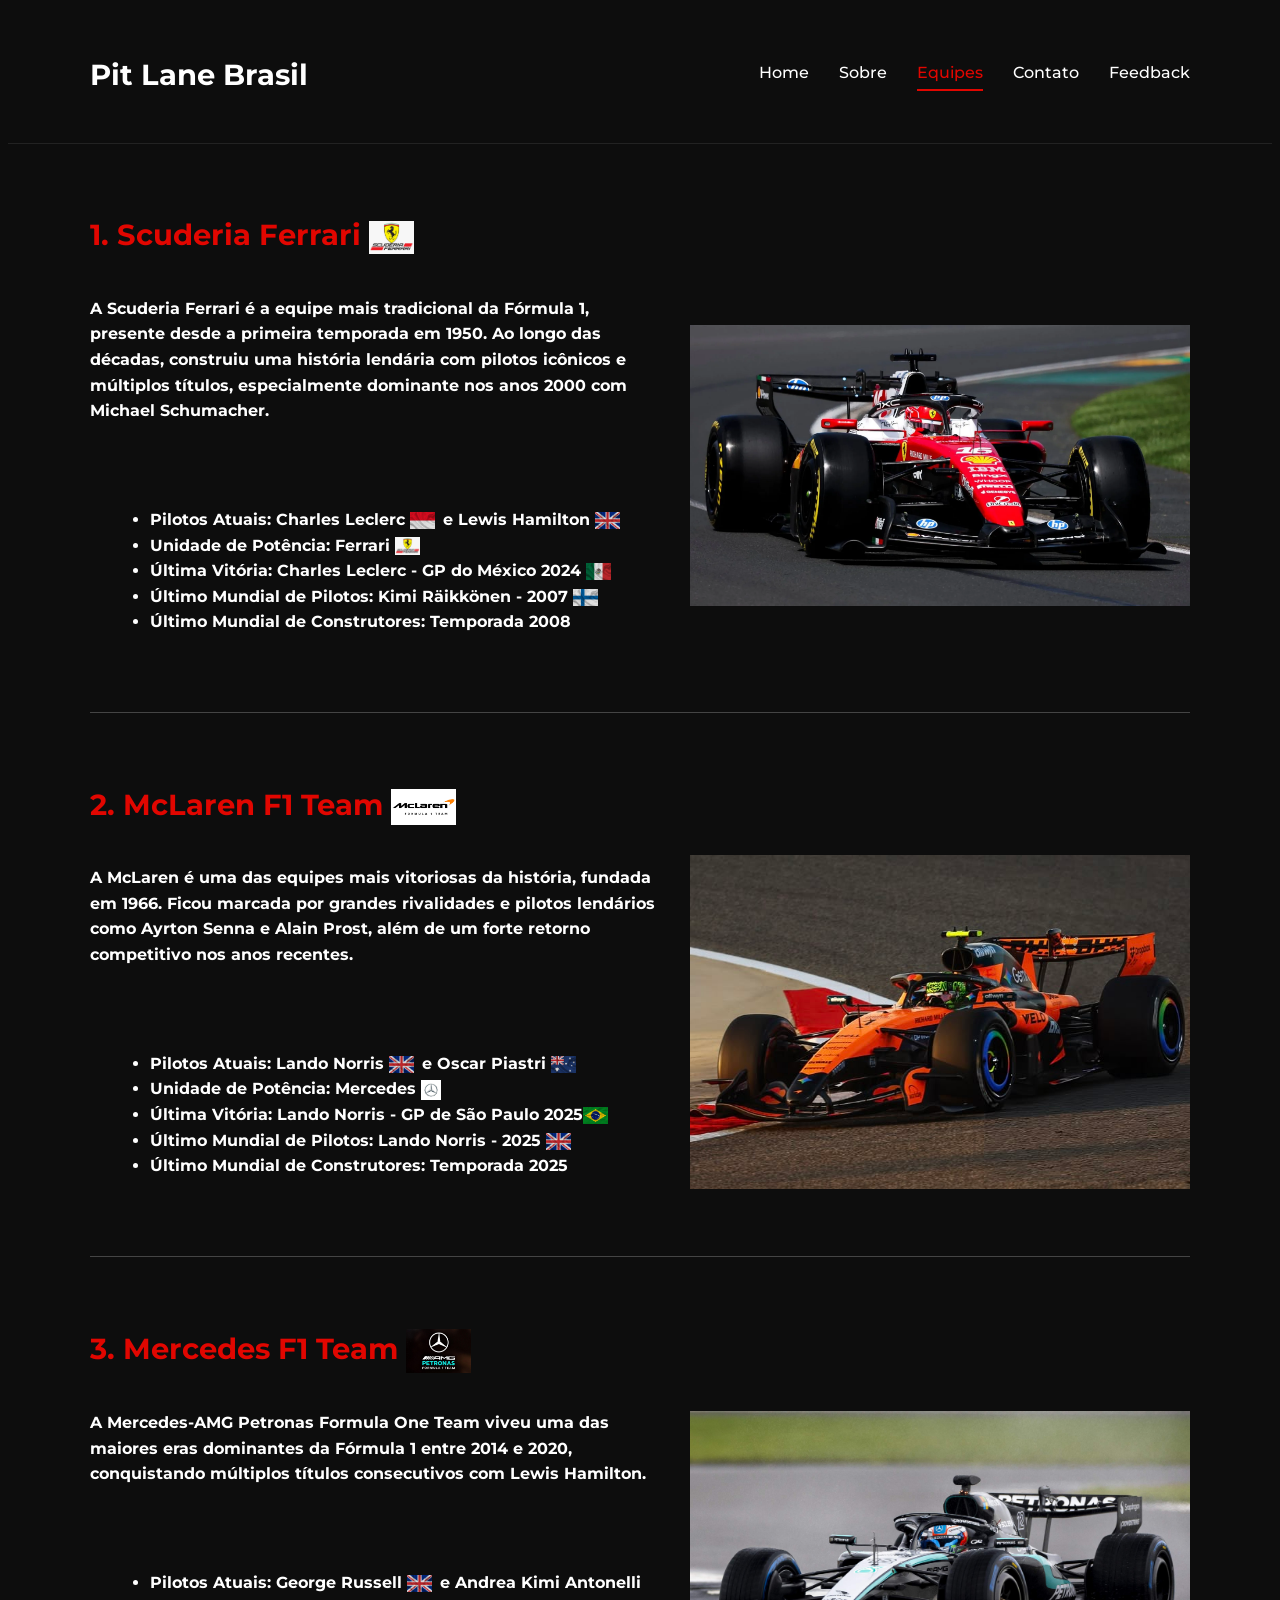
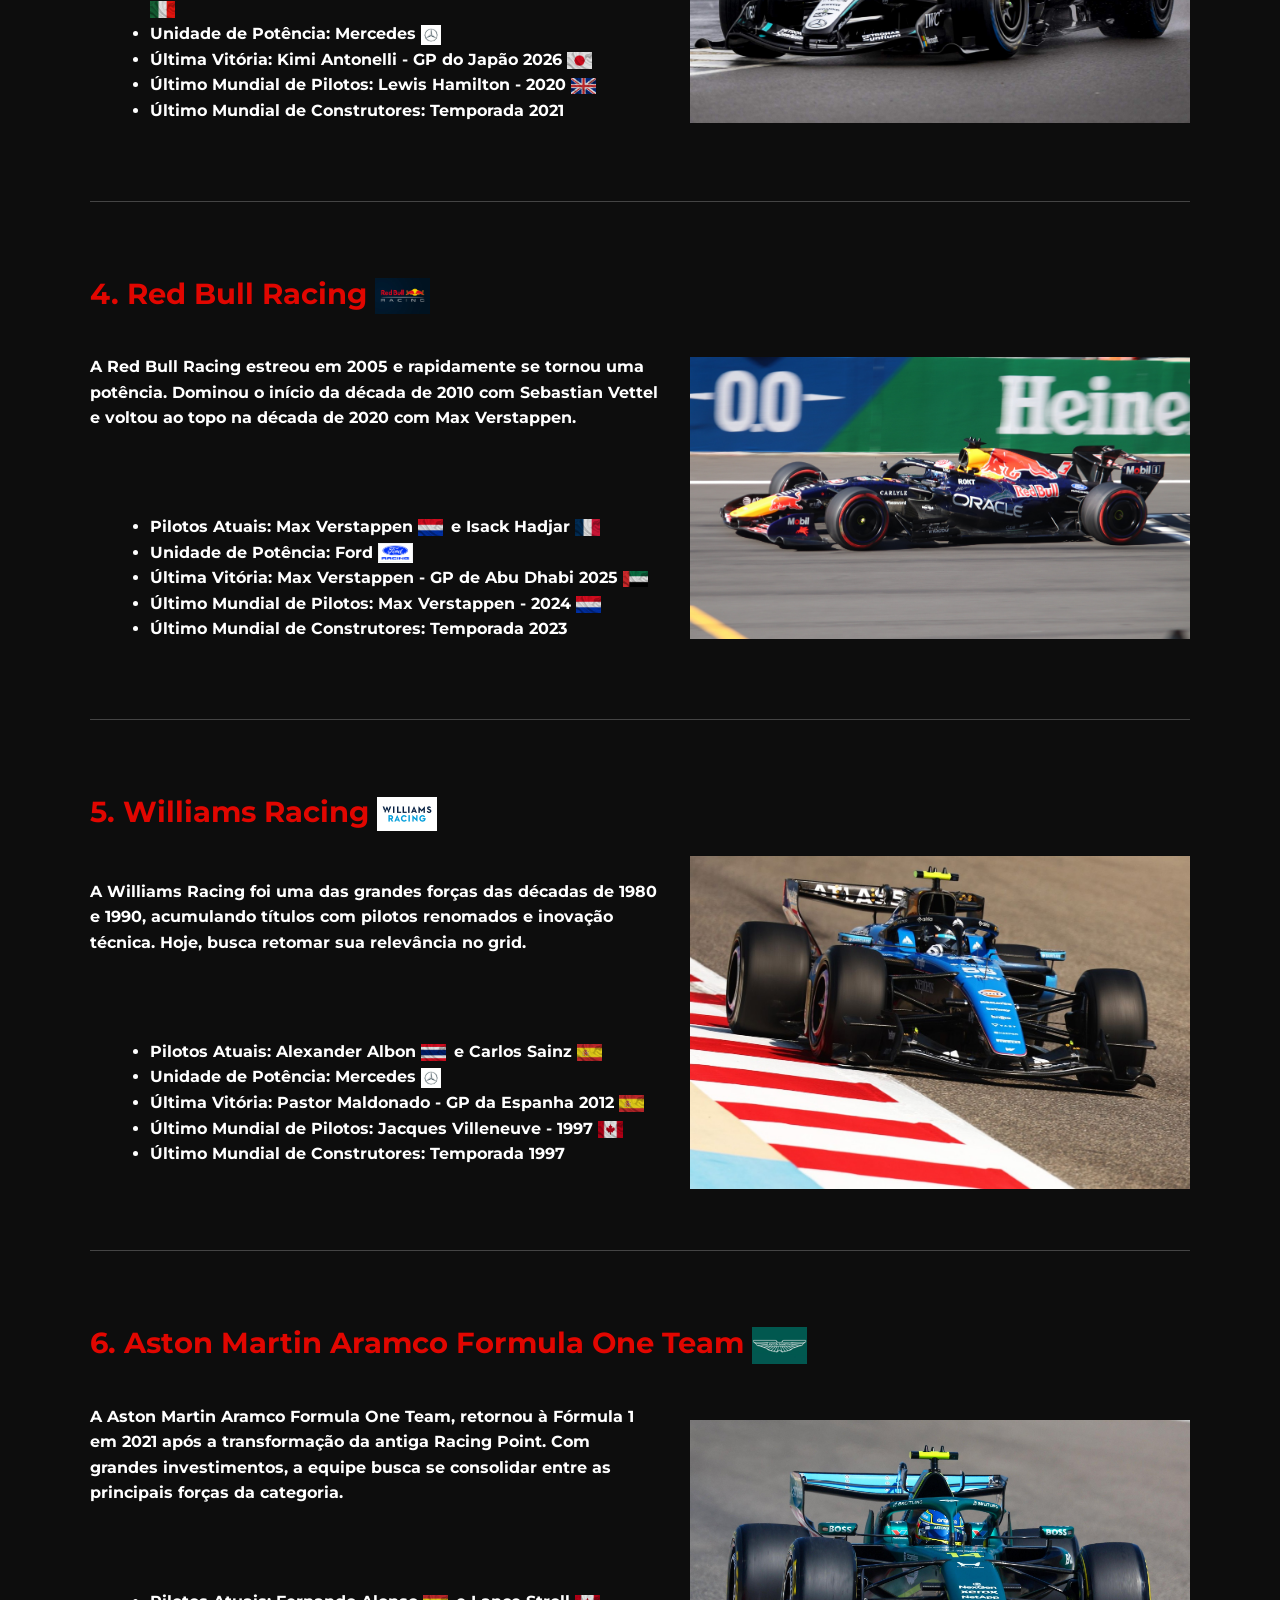
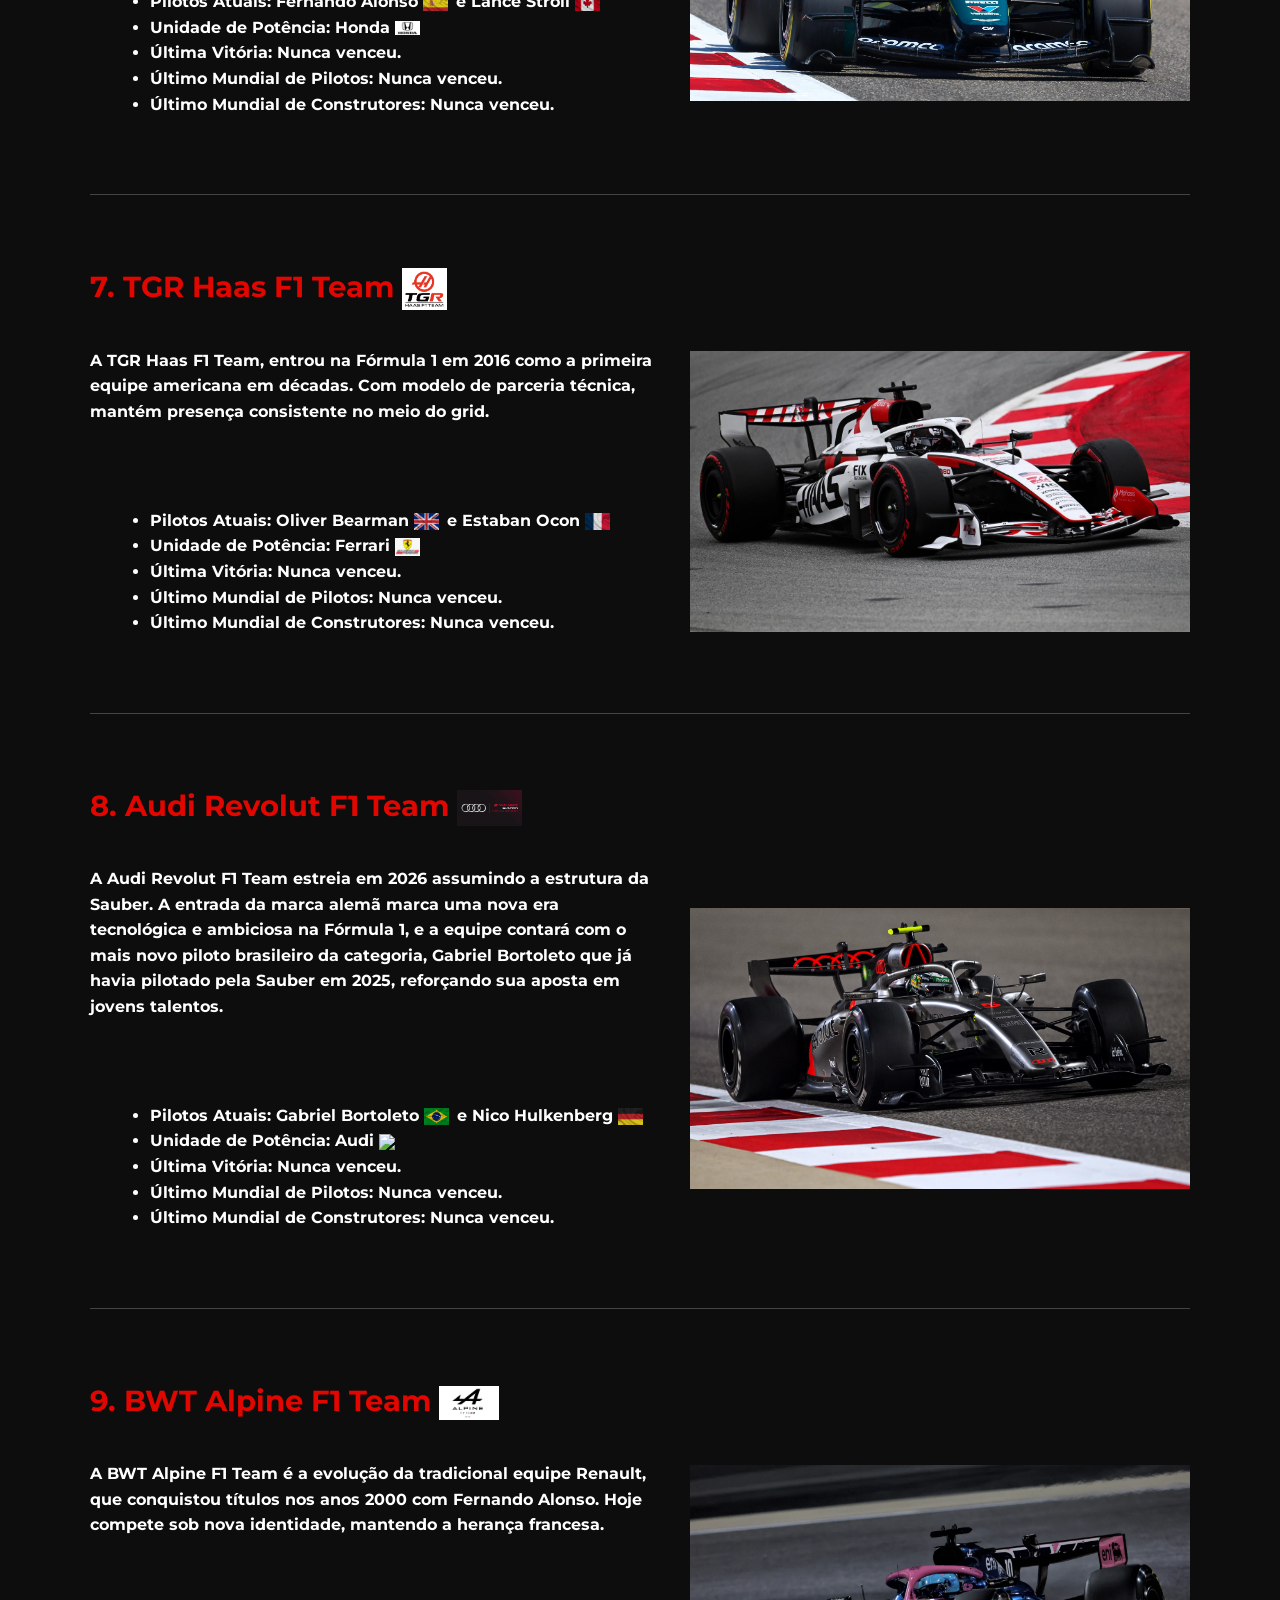
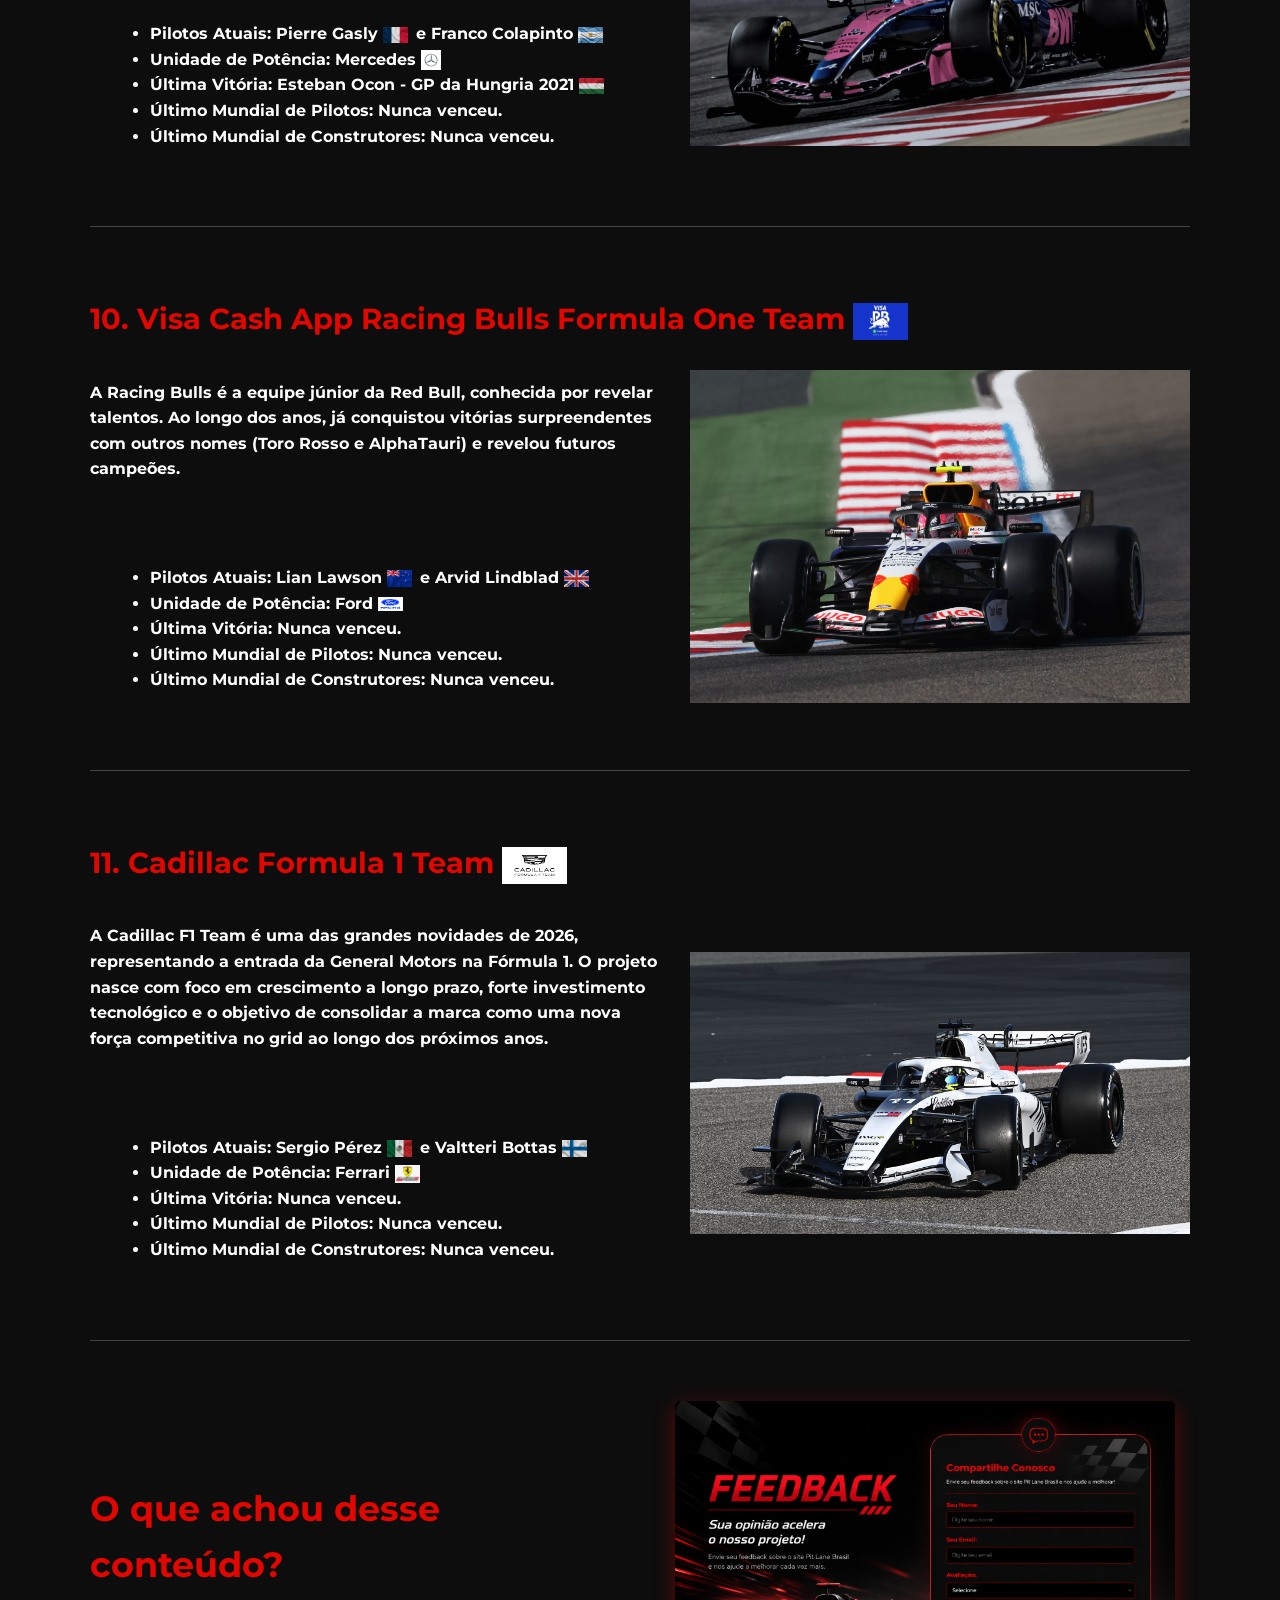
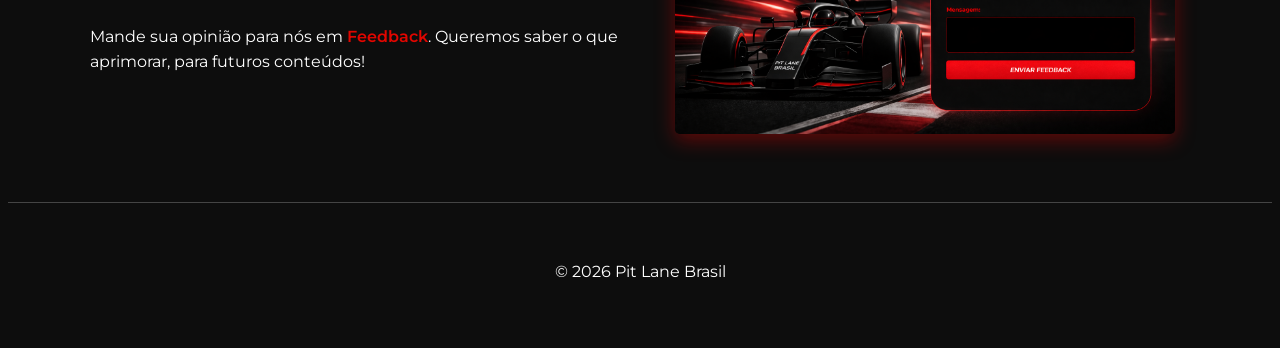
==== equipes.html @ 9f9e34ab "v1" ====
<!DOCTYPE html>
<html lang="pt-BR">
<head>
  <meta charset="UTF-8" />
  <meta name="viewport" content="width=device-width, initial-scale=1.0" />
  <title>Equipes - Pit Lane Brasil</title>
  <link href="https://fonts.googleapis.com/css2?family=Montserrat:wght@400;700&display=swap" rel="stylesheet">
  <link rel="stylesheet" href="styles.css">
</head>
<body>

<header>
  <div class="container">
    <h1 class="logo">Pit Lane Brasil</h1>
    <button class="hamburger" aria-label="Abrir menu">
      <span class="bar"></span>
      <span class="bar"></span>
      <span class="bar"></span>
    </button>
    <nav class="nav-menu">
      <a href="index1.html">Home</a>
      <a href="sobre.html">Sobre</a>
      <a href="equipes.html" class="active">Equipes</a>
      <a href="contato.html">Contato</a>
      <a href="feedback.html">Feedback</a>
    </nav>
  </div>
</header>

<section id="impactos" class="container section">
  <h3>1. Scuderia Ferrari <img src="img/ferrarimotor.jfif" class="flag-ferrari"> <h4>
  <div class="text-image-container">
    <div class="content-left">
      <p>A Scuderia Ferrari é a equipe mais tradicional da Fórmula 1, presente desde a primeira temporada em 1950. Ao longo das décadas, construiu uma história lendária com pilotos icônicos e múltiplos títulos, especialmente dominante nos anos 2000 com Michael Schumacher.</p>
        <br></br>
      <ul>
        <li><strong>Pilotos Atuais:</strong> Charles Leclerc <img src="img/monaco.jpg" class="flag-pilotos">e Lewis Hamilton <img src="img/reinounido.jpg" class="flag-pilotos"></li>
        <li><strong>Unidade de Potência:</strong> Ferrari <img src="/img/ferrarimotor.jfif" class="flag-pilotos"></li>
        <li><strong>Última Vitória:</strong> Charles Leclerc - GP do México 2024 <img src="img/mexico.jpg" class="flag-pilotos"></li>
        <li><strong>Último Mundial de Pilotos:</strong> Kimi Räikkönen - 2007 <img src="img/finlandia.jpg" class="flag-pilotos"> </li>
        <li><strong>Último Mundial de Construtores:</strong> Temporada 2008</li>
      </ul>
    </div>

    <img src="img/scuderiaferrari.webp" alt="Ferrari" class="side-image" />
  </div>
</section>

<section id="impactos" class="container section">
  <h3>2. McLaren F1 Team <img src="img/mclarenequipe.jfif" class="flag-mclaren"> <h4>
  <div class="text-image-container">
    <div class="content-left">
      <p>A McLaren é uma das equipes mais vitoriosas da história, fundada em 1966. Ficou marcada por grandes rivalidades e pilotos lendários como Ayrton Senna e Alain Prost, além de um forte retorno competitivo nos anos recentes.</p>
        <br></br>
      <ul>
        <li><strong>Pilotos Atuais:</strong> Lando Norris <img src="img/reinounido.jpg" class="flag-pilotos">e Oscar Piastri <img src="img/australia.jpg" class="flag-pilotos"></li>
        <li><strong>Unidade de Potência:</strong> Mercedes <img src="img/mercedes-motor.jfif" class="flag-mercedesmotor"></li>
        <li><strong>Última Vitória:</strong> Lando Norris - GP de São Paulo 2025<img src="img/brasil.avif" class="flag-pilotos"></li>
        <li><strong>Último Mundial de Pilotos:</strong> Lando Norris - 2025 <img src="img/reinounido.jpg" class="flag-pilotos"> </li>
        <li><strong>Último Mundial de Construtores:</strong> Temporada 2025</li>
      </ul>
    </div>

    <img src="img/mclaren.jpg" alt="McLaren" class="side-image" />
  </div>
</section>

<section id="impactos" class="container section">
  <h3>3. Mercedes F1 Team <img src="img/mercedes-equipe.jfif" class="flag-mclaren"> <h4>
  <div class="text-image-container">
    <div class="content-left">
      <p>A Mercedes-AMG Petronas Formula One Team viveu uma das maiores eras dominantes da Fórmula 1 entre 2014 e 2020, conquistando múltiplos títulos consecutivos com Lewis Hamilton.</p>
        <br></br>
      <ul>
        <li><strong>Pilotos Atuais:</strong> George Russell <img src="img/reinounido.jpg" class="flag-pilotos">e Andrea Kimi Antonelli <img src="img/italia.jpg" class="flag-pilotos"></li>
        <li><strong>Unidade de Potência:</strong> Mercedes <img src="img/mercedes-motor.jfif" class="flag-mercedesmotor"></li>
        <li><strong>Última Vitória:</strong> Kimi Antonelli - GP do Japão 2026 <img src="img/japao.jfif" class="flag-pilotos"></li>
        <li><strong>Último Mundial de Pilotos:</strong> Lewis Hamilton - 2020 <img src="img/reinounido.jpg" class="flag-pilotos"> </li>
        <li><strong>Último Mundial de Construtores:</strong> Temporada 2021</li>
      </ul>
    </div>

    <img src="img/mercedes-w17.jpg" alt="Mercedes" class="side-image" />
  </div>
</section>

<section id="impactos" class="container section">
  <h3>4. Red Bull Racing <img src="img/red-bull-racing-logo.jpg" class="flag-redbull"> <h4>
  <div class="text-image-container">
    <div class="content-left">
      <p>A Red Bull Racing estreou em 2005 e rapidamente se tornou uma potência. Dominou o início da década de 2010 com Sebastian Vettel e voltou ao topo na década de 2020 com Max Verstappen.</p>
        <br></br>
      <ul>
        <li><strong>Pilotos Atuais:</strong> Max Verstappen <img src="img/holanda.jpg" class="flag-pilotos">e Isack Hadjar <img src="img/franca.jpg" class="flag-pilotos"></li>
        <li><strong>Unidade de Potência:</strong> Ford <img src="img/fordmotor.jpg" class="flag-ford"></li>
        <li><strong>Última Vitória:</strong> Max Verstappen - GP de Abu Dhabi 2025 <img src="img/emirados-arabes.jpg" class="flag-pilotos"></li>
        <li><strong>Último Mundial de Pilotos:</strong> Max Verstappen - 2024 <img src="img/holanda.jpg" class="flag-pilotos"> </li>
        <li><strong>Último Mundial de Construtores:</strong> Temporada 2023</li>
      </ul>
    </div>

    <img src="img/redbullracing-rb-22.jpg" alt="RedBullRacing" class="side-image" />
  </div>
</section>

<section id="impactos" class="container section">
  <h3>5. Williams Racing <img src="img/williams.jfif" class="flag-williams"> <h4>
  <div class="text-image-container">
    <div class="content-left">
      <p>A Williams Racing foi uma das grandes forças das décadas de 1980 e 1990, acumulando títulos com pilotos renomados e inovação técnica. Hoje, busca retomar sua relevância no grid.</p>
        <br></br>
      <ul>
        <li><strong>Pilotos Atuais:</strong> Alexander Albon <img src="img/tailandia.jpg" class="flag-pilotos">e Carlos Sainz <img src="img/espanha.jpg" class="flag-pilotos"></li>
        <li><strong>Unidade de Potência:</strong> Mercedes <img src="img/mercedes-motor.jfif" class="flag-mercedesmotor"></li>
        <li><strong>Última Vitória:</strong> Pastor Maldonado - GP da Espanha 2012 <img src="img/espanha.jpg" class="flag-pilotos"></li>
        <li><strong>Último Mundial de Pilotos:</strong> Jacques Villeneuve - 1997 <img src="img/canada.jpg" class="flag-pilotos"> </li>
        <li><strong>Último Mundial de Construtores:</strong> Temporada 1997</li>
      </ul>
    </div>

    <img src="/img/williamsfw.jpg" alt="Williams" class="side-image" />
  </div>
</section>

<section id="impactos" class="container section">
  <h3>6. Aston Martin Aramco Formula One Team <img src="img/logo-aston-martin.jpg" class="flag-aston"> <h4>
  <div class="text-image-container">
    <div class="content-left">
      <p>A Aston Martin Aramco Formula One Team, retornou à Fórmula 1 em 2021 após a transformação da antiga Racing Point. Com grandes investimentos, a equipe busca se consolidar entre as principais forças da categoria.</p>
        <br></br>
      <ul>
        <li><strong>Pilotos Atuais:</strong> Fernando Alonso <img src="img/espanha.jpg" class="flag-pilotos">e Lance Stroll <img src="img/canada.jpg" class="flag-pilotos"></li>
        <li><strong>Unidade de Potência:</strong> Honda <img src="img/honda.jpg" class="flag-pilotos"></li>
        <li><strong>Última Vitória:</strong> Nunca venceu. </li>
        <li><strong>Último Mundial de Pilotos:</strong> Nunca venceu. </li>
        <li><strong>Último Mundial de Construtores:</strong> Nunca venceu. </li>
      </ul>
    </div>

    <img src="img/astonmartin-am.jpg" alt="Aston Martin" class="side-image" />
  </div>
</section>

<section id="impactos" class="container section">
  <h3>7. TGR Haas F1 Team <img src="img/haas-logo.webp" class="flag-haas"> <h4>
  <div class="text-image-container">
    <div class="content-left">
      <p>A TGR Haas F1 Team, entrou na Fórmula 1 em 2016 como a primeira equipe americana em décadas. Com modelo de parceria técnica, mantém presença consistente no meio do grid.</p>
        <br></br>
      <ul>
        <li><strong>Pilotos Atuais:</strong> Oliver Bearman <img src="img/reinounido.jpg" class="flag-pilotos">e Estaban Ocon <img src="img/franca.jpg" class="flag-pilotos"></li>
        <li><strong>Unidade de Potência:</strong> Ferrari <img src="img/ferrarimotor.jfif" class="flag-pilotos"></li>
        <li><strong>Última Vitória:</strong> Nunca venceu. </li>
        <li><strong>Último Mundial de Pilotos:</strong> Nunca venceu. </li>
        <li><strong>Último Mundial de Construtores:</strong> Nunca venceu. </li>
      </ul>
    </div>

    <img src="img/haasvf-26.jpg" alt="TGR Haas" class="side-image" />
  </div>
</section>

<section id="impactos" class="container section">
  <h3>8. Audi Revolut F1 Team <img src="img/audi-logo.webp" class="flag-audi"> <h4>
  <div class="text-image-container">
    <div class="content-left">
      <p>A Audi Revolut F1 Team estreia em 2026 assumindo a estrutura da Sauber. A entrada da marca alemã marca uma nova era tecnológica e ambiciosa na Fórmula 1, e a equipe contará com o mais novo piloto brasileiro da categoria, Gabriel Bortoleto que já havia pilotado pela Sauber em 2025, reforçando sua aposta em jovens talentos.</p>
        <br></br>
      <ul>
        <li><strong>Pilotos Atuais:</strong> Gabriel Bortoleto <img src="img/brasil.avif" class="flag-pilotos">e Nico Hulkenberg <img src="img/alemanha.jpg" class="flag-pilotos"></li>
        <li><strong>Unidade de Potência:</strong> Audi <img src="img/audimotor.jpeg" class="flag-pilotos"></li>
        <li><strong>Última Vitória:</strong> Nunca venceu. </li>
        <li><strong>Último Mundial de Pilotos:</strong> Nunca venceu. </li>
        <li><strong>Último Mundial de Construtores:</strong> Nunca venceu. </li>
      </ul>
    </div>

    <img src="img/audi-r26.avif" alt="Audi" class="side-image" />
  </div>
</section>

<section id="impactos" class="container section">
  <h3>9. BWT Alpine F1 Team <img src="img/alpine-logo.jpg" class="flag-alpine"> <h4>
  <div class="text-image-container">
    <div class="content-left">
      <p>A BWT Alpine F1 Team é a evolução da tradicional equipe Renault, que conquistou títulos nos anos 2000 com Fernando Alonso. Hoje compete sob nova identidade, mantendo a herança francesa.</p>
        <br></br>
      <ul>
        <li><strong>Pilotos Atuais:</strong> Pierre Gasly <img src="img/franca.jpg" class="flag-pilotos">e Franco Colapinto <img src="img/argentina.avif" class="flag-pilotos"></li>
        <li><strong>Unidade de Potência:</strong> Mercedes <img src="img/mercedes-motor.jfif" class="flag-mercedesmotor"></li>
        <li><strong>Última Vitória:</strong> Esteban Ocon - GP da Hungria 2021 <img src="img/hungria.jpg" class="flag-pilotos"></li>
        <li><strong>Último Mundial de Pilotos:</strong> Nunca venceu. </li>
        <li><strong>Último Mundial de Construtores:</strong> Nunca venceu.</li>
      </ul>
    </div>

    <img src="img/alpine-2026.webp" alt="Alpine" class="side-image" />
  </div>
</section>

<section id="impactos" class="container section">
  <h3>10. Visa Cash App Racing Bulls Formula One Team <img src="img/racingbulls-logo.jpg" class="flag-vcarb"> <h4>
  <div class="text-image-container">
    <div class="content-left">
      <p>A Racing Bulls é a equipe júnior da Red Bull, conhecida por revelar talentos. Ao longo dos anos, já conquistou vitórias surpreendentes com outros nomes (Toro Rosso e AlphaTauri) e revelou futuros campeões.</p>
        <br></br>
      <ul>
        <li><strong>Pilotos Atuais:</strong> Lian Lawson <img src="img/nova-zelandia.avif" class="flag-pilotos">e Arvid Lindblad <img src="img/reinounido.jpg" class="flag-pilotos"></li>
        <li><strong>Unidade de Potência:</strong> Ford <img src="img/fordmotor.jpg" class="flag-pilotos"></li>
        <li><strong>Última Vitória:</strong> Nunca venceu. </li>
        <li><strong>Último Mundial de Pilotos:</strong> Nunca venceu. </li>
        <li><strong>Último Mundial de Construtores:</strong> Nunca venceu. </li>
      </ul>
    </div>

    <img src="img/racingbulls-vcarb03.jpg" alt="Racing Bulls" class="side-image" />
  </div>
</section>

<section id="impactos" class="container section">
  <h3>11. Cadillac Formula 1 Team <img src="img/cadillac-logo.jpg" class="flag-cadillac"> <h4>
  <div class="text-image-container">
    <div class="content-left">
      <p>A Cadillac F1 Team é uma das grandes novidades de 2026, representando a entrada da General Motors na Fórmula 1. O projeto nasce com foco em crescimento a longo prazo, forte investimento tecnológico e o objetivo de consolidar a marca como uma nova força competitiva no grid ao longo dos próximos anos.</p>
        <br></br>
      <ul>
        <li><strong>Pilotos Atuais:</strong> Sergio Pérez <img src="img/mexico.jpg" class="flag-pilotos">e Valtteri Bottas <img src="/img/finlandia.jpg" class="flag-pilotos"></li>
        <li><strong>Unidade de Potência:</strong> Ferrari <img src="img/ferrarimotor.jfif" class="flag-pilotos"></li>
        <li><strong>Última Vitória:</strong> Nunca venceu. </li>
        <li><strong>Último Mundial de Pilotos:</strong> Nunca venceu. </li>
        <li><strong>Último Mundial de Construtores:</strong> Nunca venceu. </li>
      </ul>
    </div>

    <img src="img/cadillac-mac26.avif" alt="Cadillac" class="side-image" />
  </div>
</section>

<section id="hero">
  <div class="container hero-content">
    <div class="hero-text">
      <h2>O que achou desse conteúdo?</h2>
      <p>Mande sua opinião para nós em <a href="feedback.html">Feedback</a>. Queremos saber o que aprimorar, para futuros conteúdos!</p>
    </div>
    <div class="hero-image">
      <img src="img/feedback-divulgação.png" alt="Ilustração da logo da Fórmula 1" />
    </div>
  </div>
</section>


<footer>
  <div class="container">
    <p>© 2026 Pit Lane Brasil</p>
  </div>
</footer>
<script>
const hamburger = document.querySelector('.hamburger');
const navMenu = document.querySelector('.nav-menu');

hamburger.addEventListener('click', () => {
  hamburger.classList.toggle('active');
  navMenu.classList.toggle('active');
});
</script>

</body>
</html>
---- styles.css ----
/* 1. RESET E CONFIGURAÇÕES GERAIS */ 
{
  margin: 0;
  padding: 0;
  box-sizing: border-box;
}

body {
  font-family: 'Montserrat', sans-serif;
  background: #0d0d0d;
  color: white;
  line-height: 1.6;
}

.container {
  width: 90%;
  max-width: 1100px;
  margin: 0 auto;
}

/* 2. HEADER (LOGO PARA ESQUERDA E MENU PARA DIREITA) */
header {
  background: #0d0d0d;
  padding: 25px 0;
  border-bottom: 1px solid #222;
}

header .container {
  display: flex;
  justify-content: space-between;
  align-items: center;
}

header .logo {
  font-size: 1.8rem;
  font-weight: 700;
  color: white;
}

/* Menu de Navegação */
.nav-menu {
  display: flex;
  gap: 30px;
}

.nav-menu a {
  color: white;
  text-decoration: none;
  font-weight: 500;
  font-size: 1rem;
  padding-bottom: 5px;
  position: relative;
  transition: color 0.3s ease;
}

.nav-menu a:hover, 
.nav-menu a.active {
  color: #e10600;
}

.nav-menu a::after {
  content: '';
  position: absolute;
  width: 0;
  height: 2px;
  bottom: 0;
  left: 0;
  background-color: #e10600;
  transition: width 0.3s ease;
}

.nav-menu a:hover::after, 
.nav-menu a.active::after {
  width: 100%;
}

/* 3. HOME */
#hero {
  padding: 60px 0;
}

.hero-content {
  display: flex;
  flex-wrap: wrap;
  align-items: center;
  gap: 40px;
}

.hero-text {
  flex: 1 1 400px;
}

.hero-text h2 {
  font-size: 2.2rem;
  margin-bottom: 30px;
  color: #e10600;
}

p a {
  color: #e10600 !important;
  text-decoration: none;
  font-weight: 600;
  border-bottom: 1px solid transparent;
  transition: border-bottom 0.3s ease;
}

p a:hover {
  border-bottom: 1px solid #e10600;
}

.hero-image {
  flex: 1 1 400px;
  text-align: center;
}

.hero-image img {
  width: 500px;
  max-width: 100%;
  border-radius: 5px;
  box-shadow: 0 6px 20px rgba(225, 6, 0, 0.4);
}

.section {
  padding: 40px 0;
  border-bottom: 1px solid #444;
}

.section h3 {
  font-size: 1.8rem;
  color: #e10600;
  margin-bottom: 20px;
}

.equipe-grid {
  display: flex;
  flex-wrap: wrap;
  justify-content: center;
  gap: 25px;
  padding: 20px 0;
}

.membro-card {
  background: rgba(255, 255, 255, 0.05);
  border: 1px solid #333;
  border-radius: 15px;
  padding: 30px 20px;
  width: 250px;
  display: flex;
  flex-direction: column;
  align-items: center;
  text-align: center;
  transition: transform 0.3s ease, border-color 0.3s ease;
}

.membro-card:hover {
  transform: translateY(-10px);
  border-color: #e10600;
}

.membro-foto-wrapper {
  width: 150px;
  height: 150px;
  border-radius: 50%;
  border: 3px solid #e10600;
  overflow: hidden;
  margin-bottom: 20px;
}

.membro-foto-wrapper img {
  width: 100%;
  height: 100%;
  object-fit: cover;
}

.membro-card h4 {
  color: #e10600;
  font-size: 1.2rem;
  margin-bottom: 10px;
}

.membro-card p {
  font-size: 0.85rem;
  color: #ccc;
}

/* 5. FORMULÁRIO E BOTÃO (PADRÃO DO SITE) */
.contact-form {
  max-width: 500px;
  margin: 0 auto;
}

.form-group {
  display: flex;
  flex-direction: column;
  margin-bottom: 15px;
}

.form-group label {
  margin-bottom: 5px;
  color: #fff;
  font-weight: 600;
}

.form-group input,
.form-group select,
.form-group textarea {
  width: 100%;
  padding: 10px;
  border: 1px solid red;
  border-radius: 5px;
  background-color: #111;
  color: #fff;
  box-sizing: border-box;
  resize: none;
}

button {
  display: block;
  margin: 20px auto 0;
  padding: 12px 20px;
  background-color: red;
  color: white;
  border: none;
  border-radius: 5px;
  cursor: pointer;
  text-transform: uppercase;
  transition: all 0.3s ease;
  display: block;
  margin: 0 auto;
}
button[type="submit"]:hover {
  background-color: #b30500;
  transform: scale(1.05);
  box-shadow: 0 0 15px rgba(225, 6, 0, 0.6);
}
.form-group input:focus,
.form-group select:focus,
.form-group textarea:focus {
  outline: none;
  border-color: #e10600;
  box-shadow: 0 0 8px rgba(225, 6, 0, 0.4);
}

/* 6. FOOTER E RESPONSIVIDADE */
footer {
  text-align: center;
  padding: 40px 0;
  border-top: 1px solid #444;
}

/* BOTÃO HAMBURGUER */

.hamburger {
  display: none; 
  flex-direction: column;
  cursor: pointer;
  background: none;
  border: none;
  position: absolute;
  top: 20px;
  right: 20px;
}

.bar {
  width: 25px;
  height: 3px;
  background-color: white;
  margin: 4px 0;
  border-radius: 2px;
  transition: 0.3s;
}

.hamburger.active .bar:nth-child(1) {
  transform: rotate(45deg) translate(5px, 5px);
}

.hamburger.active .bar:nth-child(2) {
  opacity: 0;
}

.hamburger.active .bar:nth-child(3) {
  transform: rotate(-45deg) translate(6px, -6px);
}

.text-image-container {
  display: flex;
  align-items: center;
  gap: 30px;
}

.content-left {
  flex: 1;
}

.side-image {
  flex: 1;
  max-width: 500px;
}

.flag {
  width: 42px;
  margin-right: 8px;
  vertical-align: middle;
}

.flag-ferrari {
  width: 45px;
  margin-right: 8px;
  vertical-align: middle;
}

.flag-mclaren {
  width: 65px;
  margin-right: 8px;
  vertical-align: middle;
}


.flag-pilotos {
  width: 25px;
  margin-right: 8px;
  vertical-align: middle;
}

.flag-mercedes {
  width: 30px;
  margin-right: 8px;
  vertical-align: middle;
}

.flag-mercedesmotor {
  width: 20px;
  margin-right: 8px;
  vertical-align: middle;
}

.flag-redbull {
  width: 55px;
  margin-right: 8px;
  vertical-align: middle;
}

.flag-ford {
  width: 35px;
  margin-right: 8px;
  vertical-align: middle;
}

.flag-williams {
  width: 60px;
  margin-right: 8px;
  vertical-align: middle;
}

.flag-aston {
  width: 55px;
  margin-right: 8px;
  vertical-align: middle;
}

.flag-haas {
  width: 45px;
  margin-right: 8px;
  vertical-align: middle;
}

.flag-alpine{
  width: 60px;
  margin-right: 8px;
  vertical-align: middle;
}

.flag-audi {
  width: 65px;
  margin-right: 8px;
  vertical-align: middle;
}

.flag-vcarb {
  width: 55px;
  margin-right: 8px;
  vertical-align: middle;
}

.flag-cadillac {
  width: 65px;
  margin-right: 8px;
  vertical-align: middle;
}

.content-left ul {
  margin-left: 20px;
}

/* CONTATO */

.social-container {
  display: flex;
  gap: 15px;
  margin-top: 20px;
}

.social-btn {
  width: 45px;
  height: 45px;
  border: 2px solid #e10600;
  color: #e10600;
  display: flex;
  align-items: center;
  justify-content: center;
  border-radius: 50%;
  text-decoration: none;
}

.social-btn:hover {
  background: #e10600;
  color: white;
}

/* MENU MOBILE */

@media (max-width: 768px) {

  .hamburger {
    display: flex;
  }

  .nav-menu {
    position: absolute;
    top: 70px;
    right: 20px;
    background: #0b0b1a;
    flex-direction: column;
    align-items: flex-start;
    padding: 15px;
    border-radius: 8px;

    opacity: 0;
    visibility: hidden;
    transition: 0.3s;
  }

  .nav-menu.active {
    opacity: 1;
    visibility: visible;
  }

  .nav-menu a {
    display: block;
    margin: 10px 0;
    font-size: 1.1rem;
  }
}

@media (max-width: 768px) {
  header .container {
    flex-direction: column;
    gap: 20px;
  }
  .nav-menu {
    gap: 15px;
    flex-wrap: wrap;
    justify-content: center;
  }
  .equipe-grid {
    flex-direction: column;
    align-items: center;
  }
}
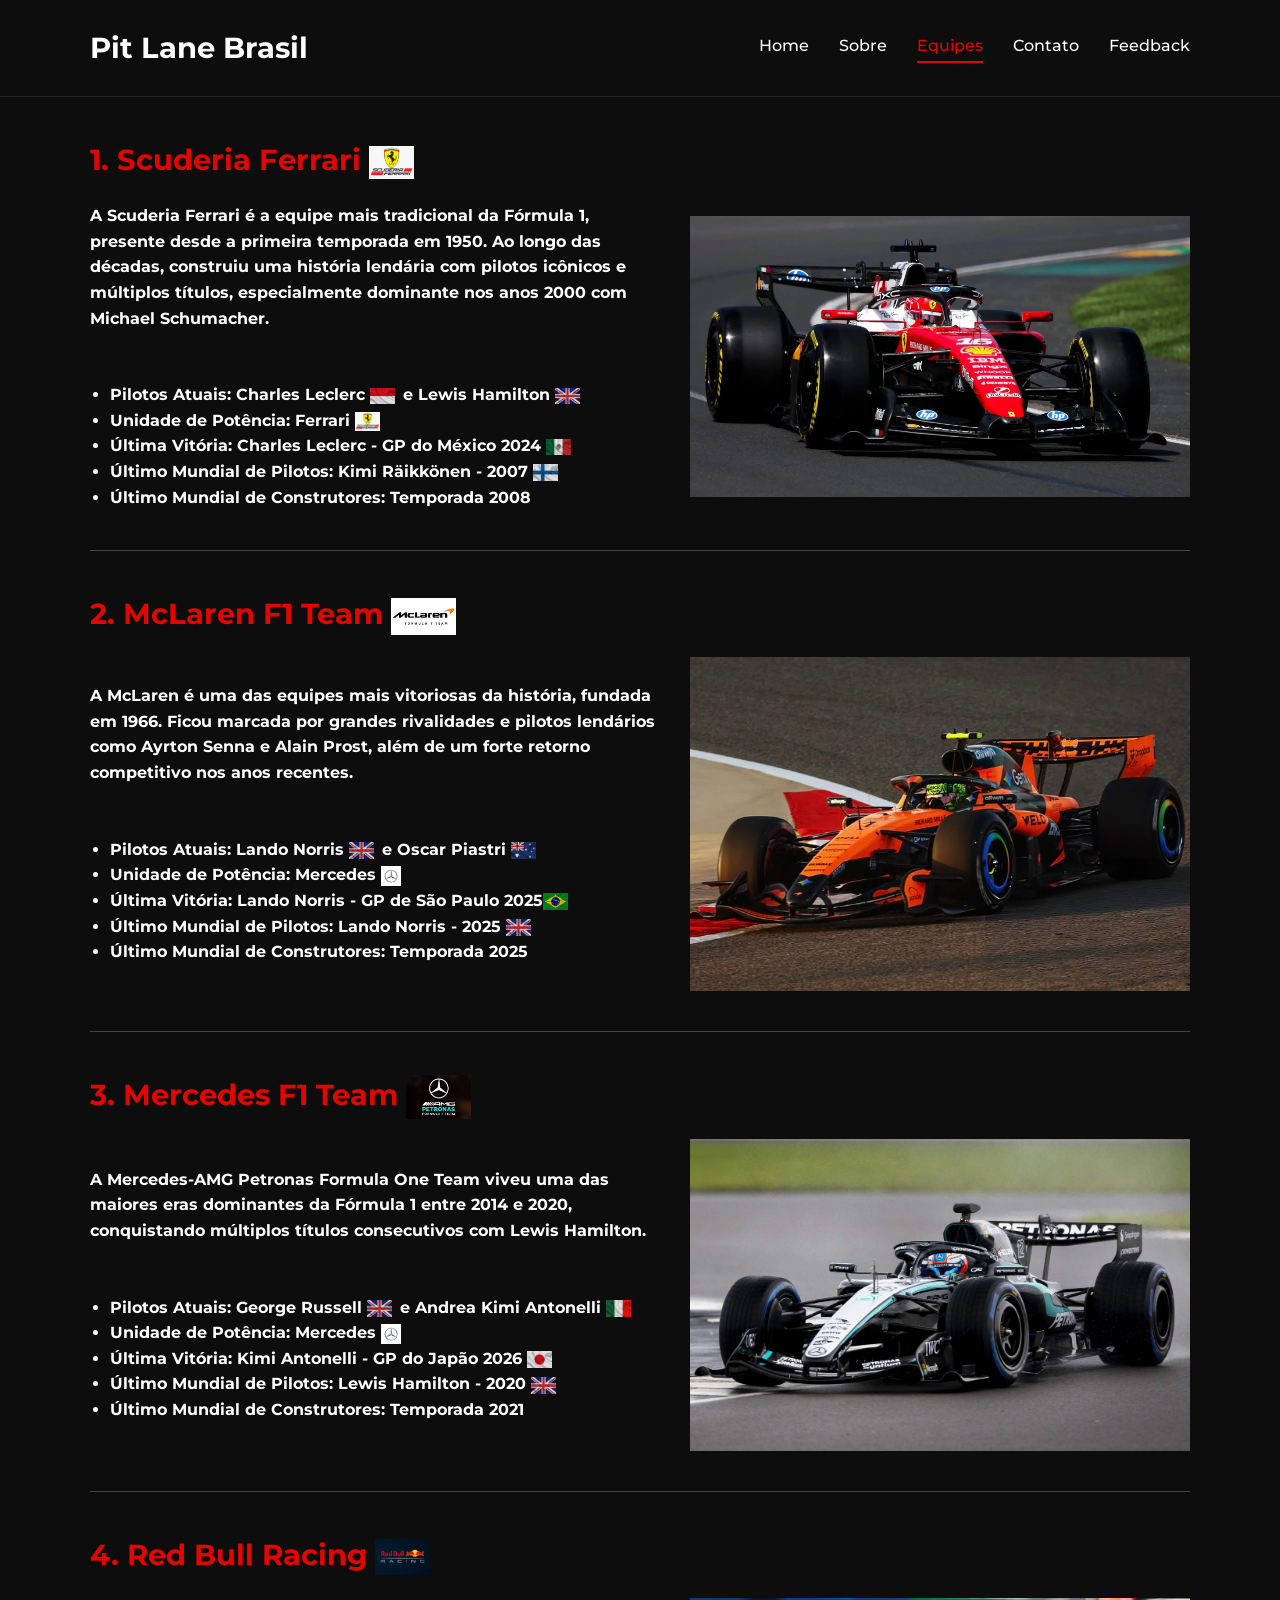
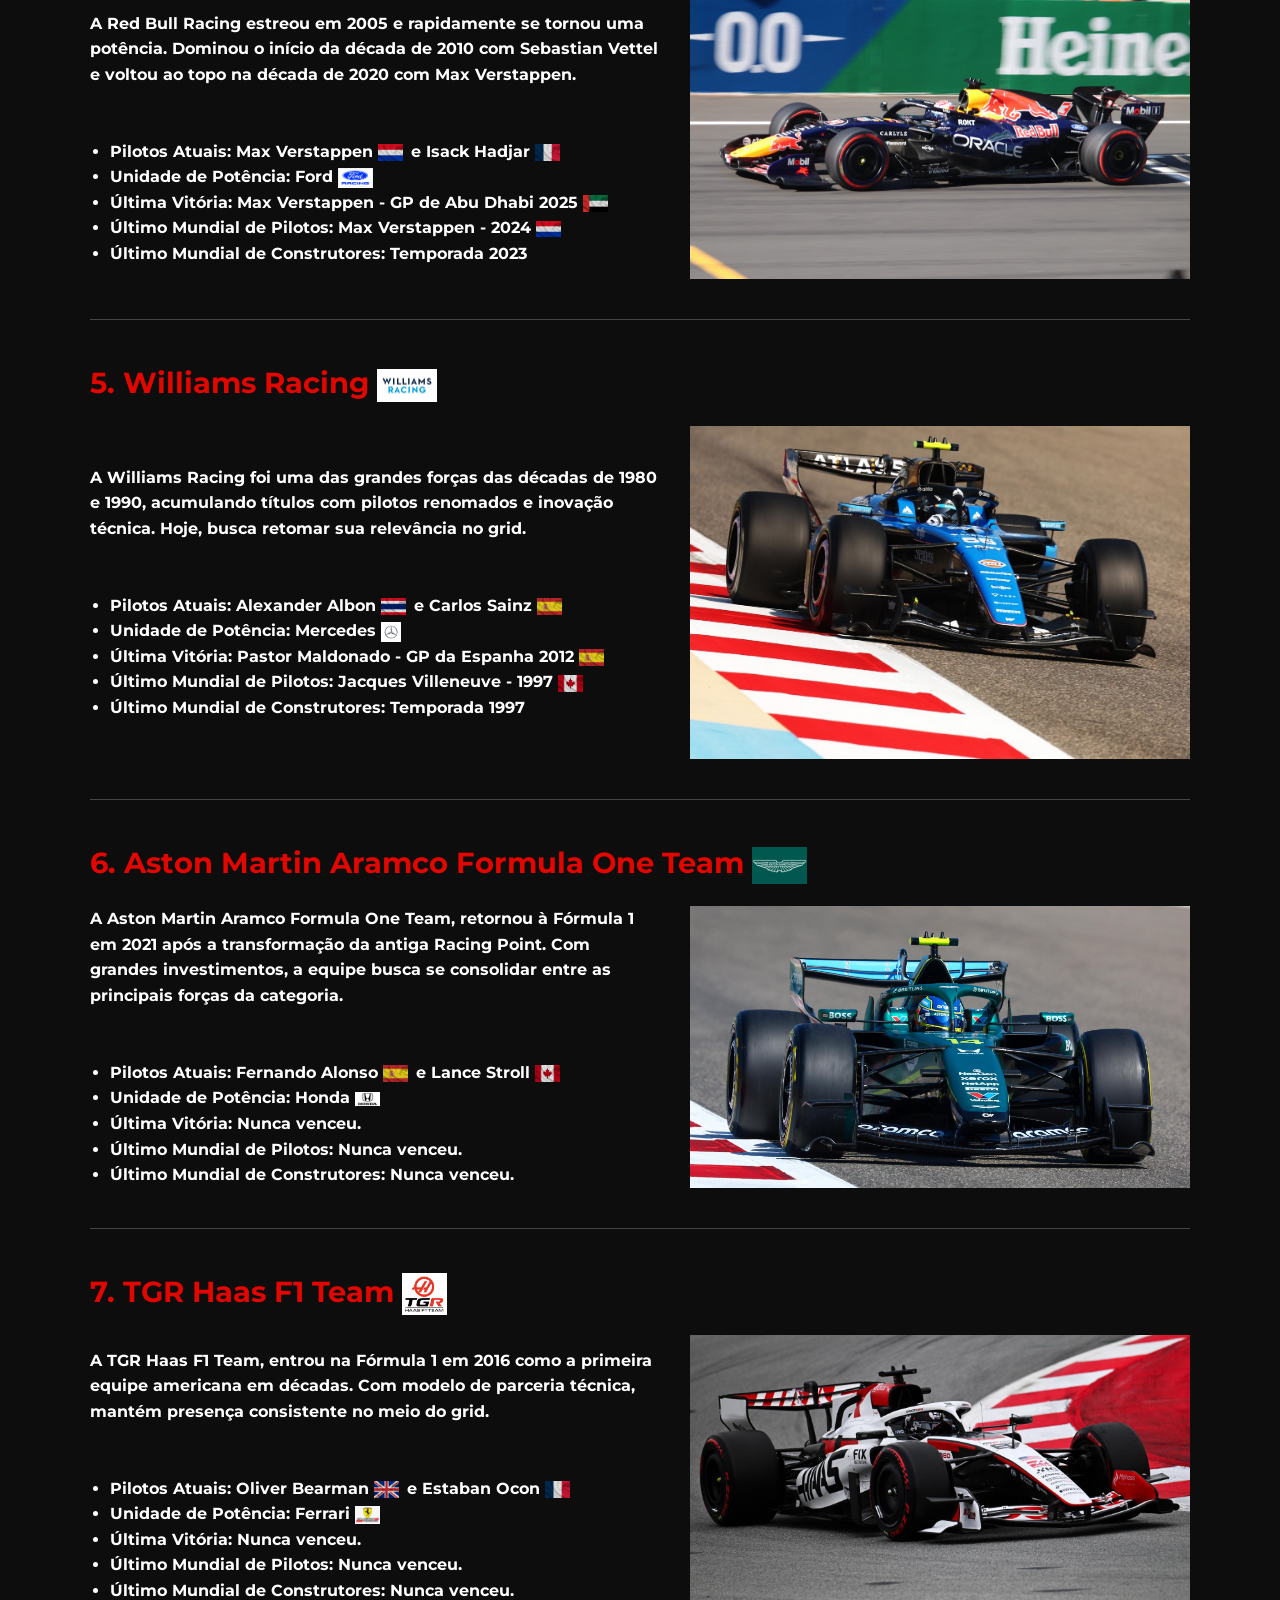
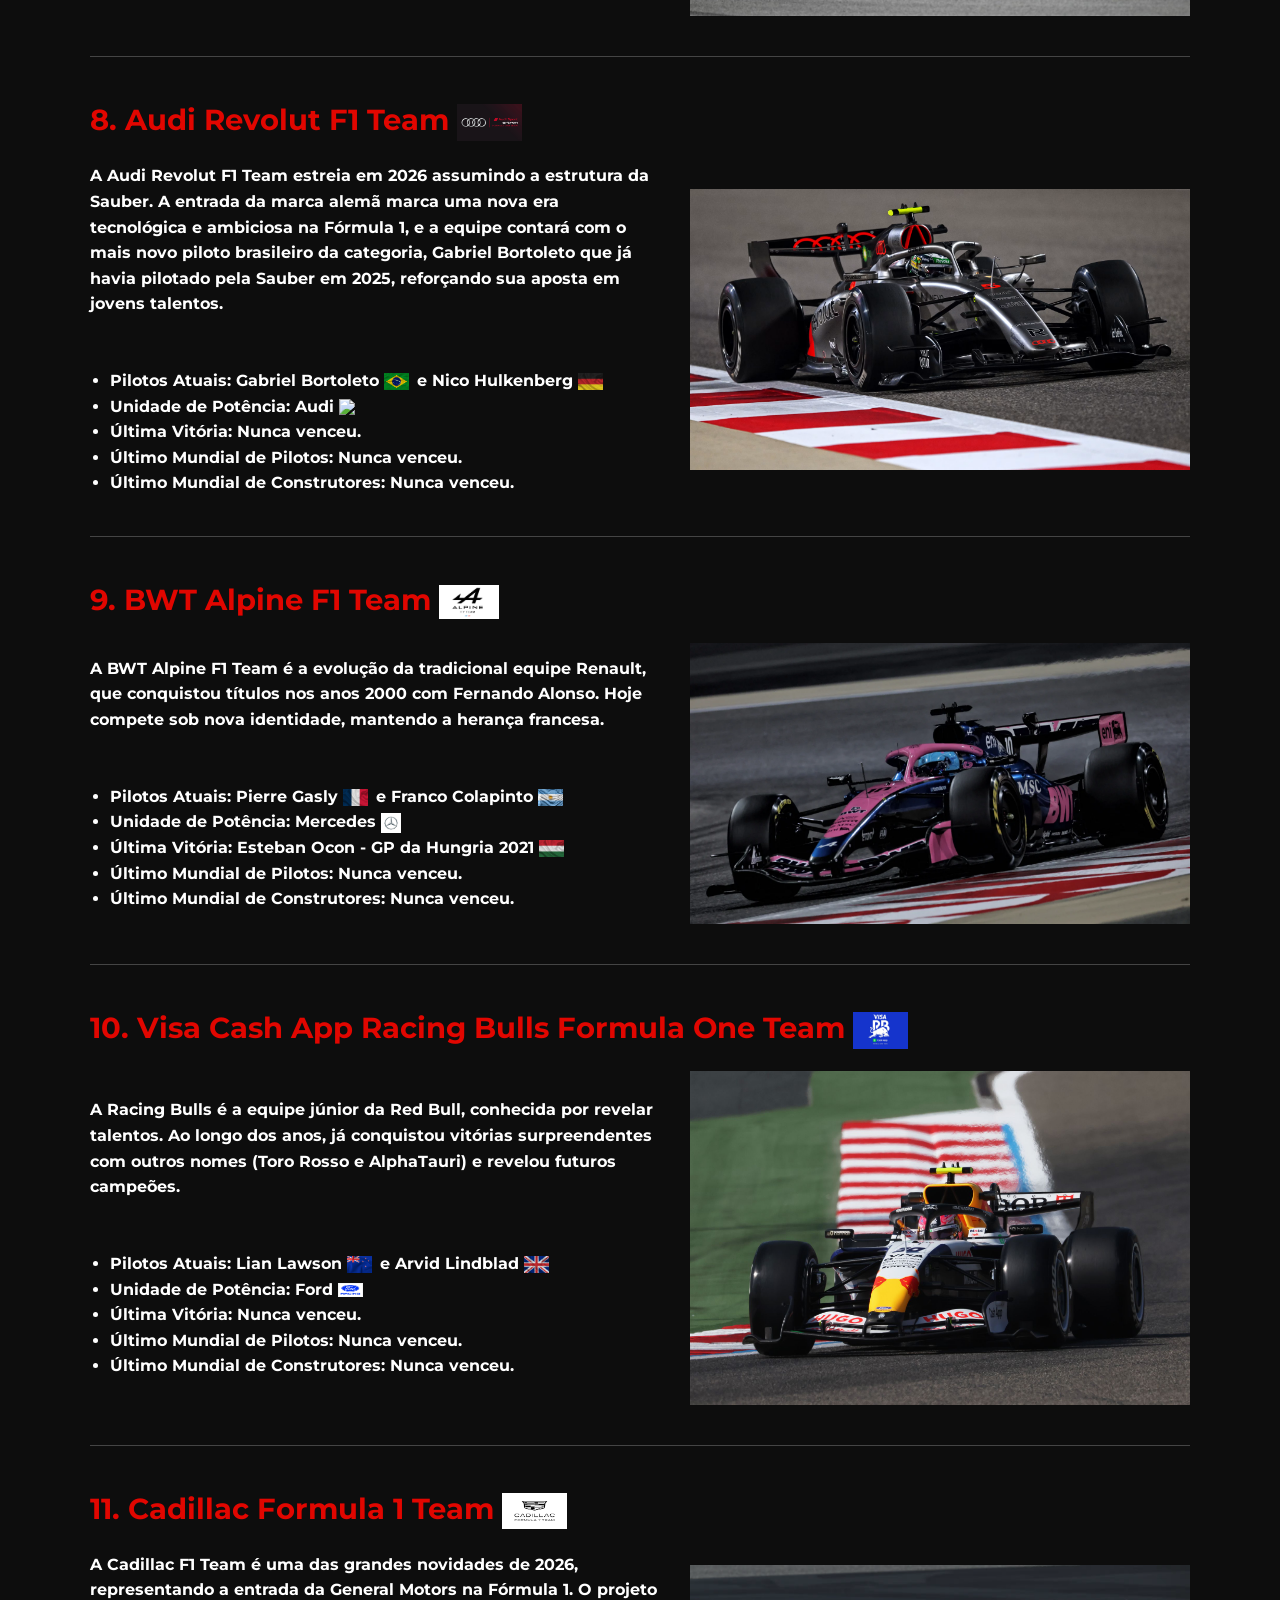
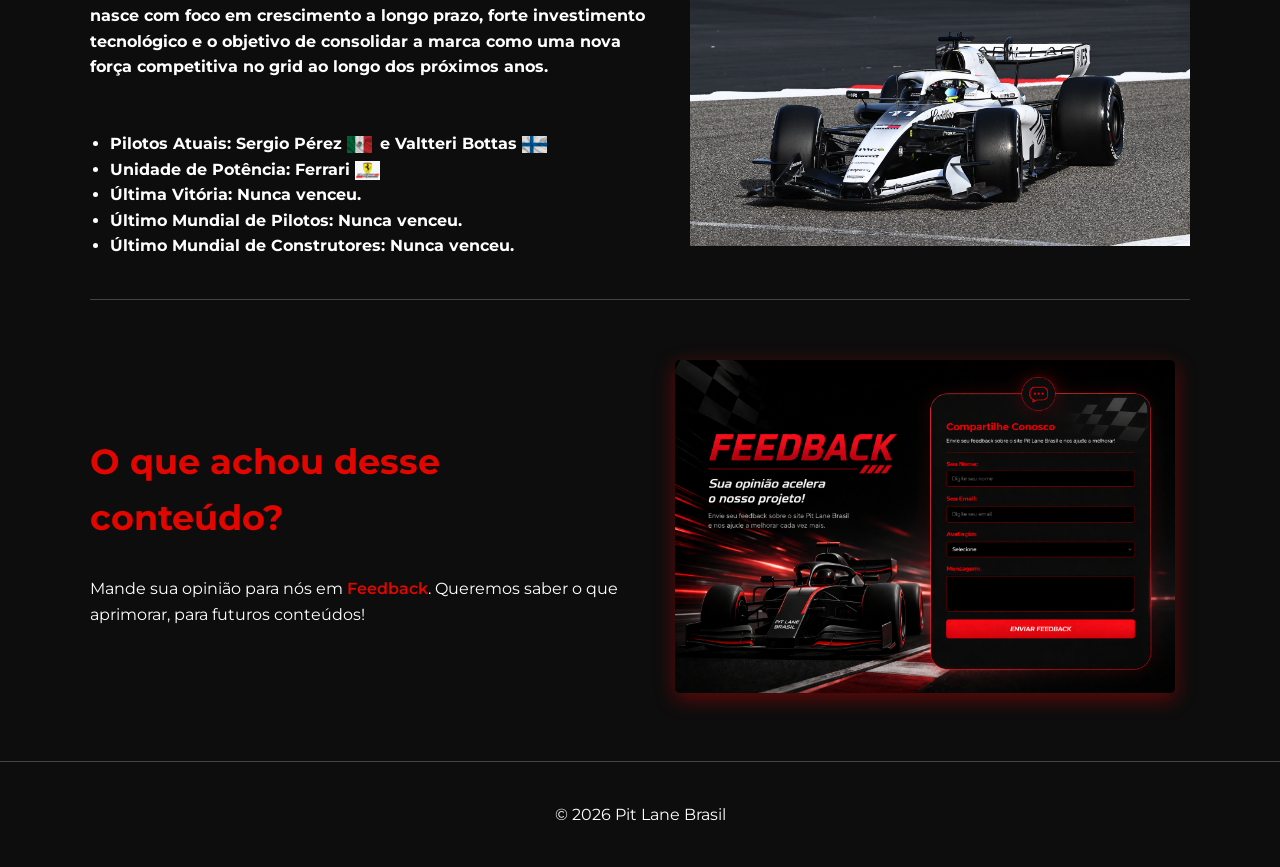
==== commit 22ec9f87: "Update equipes.html" ====
--- a/equipes.html
+++ b/equipes.html
@@ -18,7 +18,7 @@
       <span class="bar"></span>
     </button>
     <nav class="nav-menu">
-      <a href="index1.html">Home</a>
+      <a href="index.html">Home</a>
       <a href="sobre.html">Sobre</a>
       <a href="equipes.html" class="active">Equipes</a>
       <a href="contato.html">Contato</a>
@@ -118,7 +118,7 @@
       </ul>
     </div>
 
-    <img src="/img/williamsfw.jpg" alt="Williams" class="side-image" />
+    <img src="img/williamsfw.jpg" alt="Williams" class="side-image" />
   </div>
 </section>
 
--- a/styles.css
+++ b/styles.css
@@ -1,10 +1,9 @@
 /* 1. RESET E CONFIGURAÇÕES GERAIS */ 
-{
+* {
   margin: 0;
   padding: 0;
   box-sizing: border-box;
 }
-
 body {
   font-family: 'Montserrat', sans-serif;
   background: #0d0d0d;
@@ -466,4 +465,33 @@
     flex-direction: column;
     align-items: center;
   }
-}+  @media (max-width: 768px) {
+
+  .hero-content {
+    flex-direction: column;
+    text-align: center;
+  }
+
+  .text-image-container {
+    flex-direction: column;
+  }
+
+  .hero-image img,
+  .side-image {
+    width: 100%;
+    max-width: 100%;
+  }
+
+  .content-left {
+    width: 100%;
+  }
+
+  .hero-text h2 {
+    font-size: 1.6rem;
+  }
+
+  .hero-text p {
+    font-size: 0.95rem;
+  }
+}
+}
